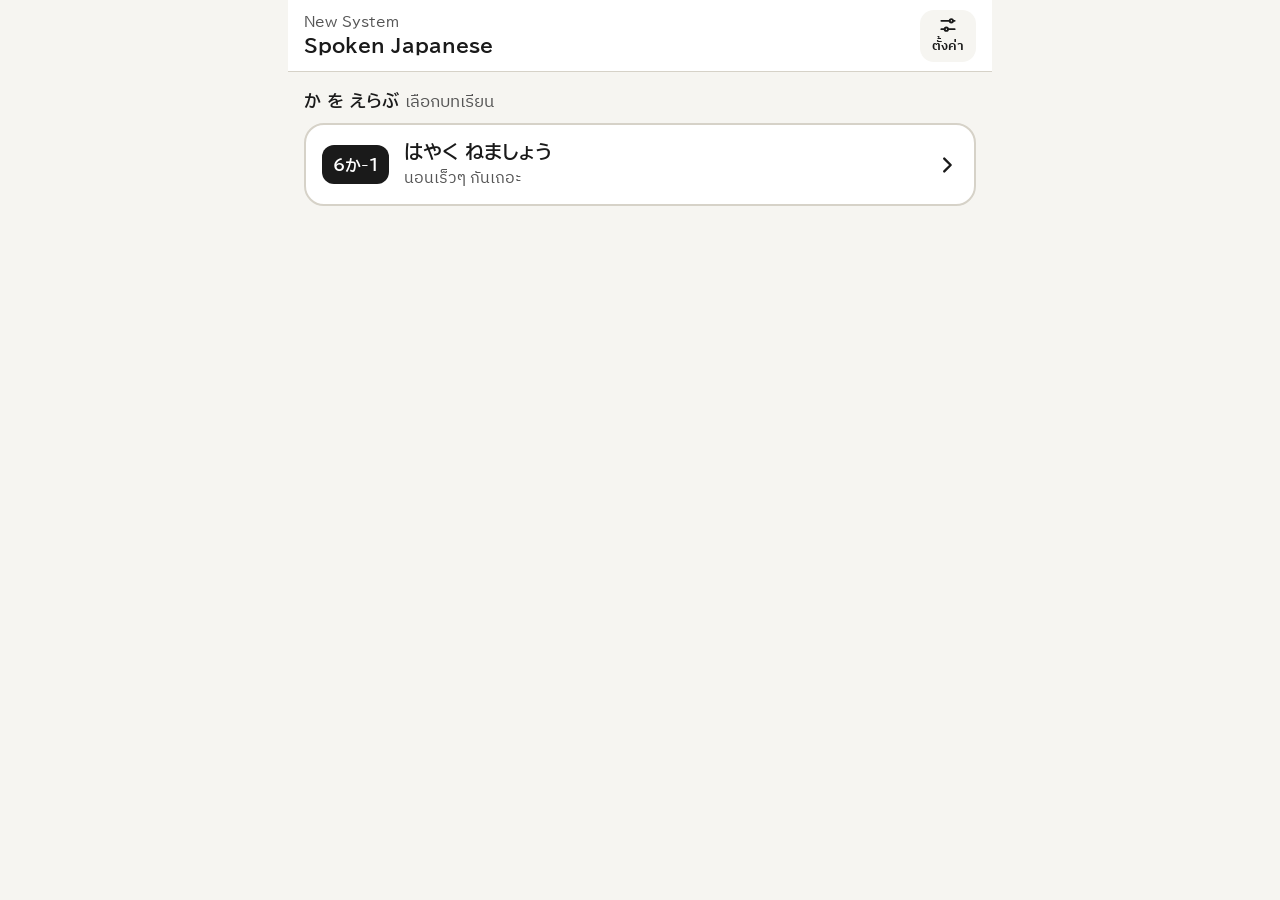
==== index.html @ 54a3b298 "6か-1 はやく ねましょう を追加（ページと音声） Co-Authored-By: Claude Opus 5.5 <noreply@anthropic.com> Claude-Session: h" ====
<!doctype html>
<html lang="ja">
<head>
<meta charset="utf-8">
<meta name="viewport" content="width=device-width, initial-scale=1, viewport-fit=cover">
<title>New System Spoken Japanese</title>
<link rel="preconnect" href="https://fonts.googleapis.com">
<link rel="preconnect" href="https://fonts.gstatic.com" crossorigin>
<link href="https://fonts.googleapis.com/css2?family=BIZ+UDPGothic:wght@400;700&family=IBM+Plex+Sans+Thai:wght@400;600&display=swap" rel="stylesheet">
<link rel="stylesheet" href="app.css">
</head>
<body data-page="index">
<div class="home">
  <header class="top">
    <div class="bar">
      <div class="ttl">
        <div class="no">New System</div>
        <h1>Spoken Japanese</h1>
      </div>
      <button id="openSet" class="setbtn" type="button"></button>
    </div>
  </header>
  <main>
    <h2 class="listhead">か を えらぶ <span lang="th">เลือกบทเรียน</span></h2>
    <div id="list" class="list"></div>
  </main>
</div>
<script src="lessons/index.js"></script>
<script src="app.js"></script>
</body>
</html>
---- app.css ----
/* New System Spoken Japanese — 画面のデザイン */
:root{
  --bg:#F6F5F1; --sf:#FFFFFF; --soft:#F6F5F1; --ink:#1A1A1A; --sub:#555555;
  --line:#D6D2C8; --track:#E6E3DC; --bd:#8A8577;
  --ac:#1F5FBF; --acink:#FFFFFF; --pt:#B54A00; --pton:#FFE08A;
  --selbg:#1A1A1A; --selink:#FFFFFF;
  --g:#0F6B4F; --gbg:#E4F3EC; --gink:#FFFFFF; --v:#5B3FA8; --vbg:#EEE9FA;
}
html[data-theme="white"]{ --bg:#FFFFFF; --soft:#F2F2F2; --track:#ECECEC; --line:#CFCFCF; }
html[data-theme="dark"]{
  --bg:#1E1E1E; --sf:#2B2B2B; --soft:#383838; --ink:#F0F0F0; --sub:#C8C8C8;
  --line:#4A4A4A; --track:#3A3A3A; --bd:#9A9A9A;
  --ac:#8DB8FF; --acink:#0E1E38; --pt:#FFB06B; --pton:#7A2E00;
  --selbg:#F0F0F0; --selink:#1A1A1A;
  --g:#7FD8B5; --gbg:#1D3A30; --gink:#0B2A20; --v:#C3B1F5; --vbg:#2E2748;
}
html[data-theme="contrast"]{
  --bg:#000000; --sf:#000000; --soft:#222222; --ink:#FFFFFF; --sub:#E6E6E6;
  --line:#8A8A8A; --track:#333333; --bd:#FFFFFF;
  --ac:#FFD24A; --acink:#000000; --pt:#FFD24A; --pton:#6A1F00;
  --selbg:#FFD24A; --selink:#000000;
  --g:#7FE0BC; --gbg:#000000; --gink:#000000; --v:#D2C4FF; --vbg:#000000;
}
html{ font-size:16px; -webkit-text-size-adjust:100%; }
html[data-size="0"]{ font-size:14px; }
html[data-size="2"]{ font-size:18px; }
html[data-size="3"]{ font-size:21px; }

*{ box-sizing:border-box; }
body{ margin:0; background:var(--bg); color:var(--ink); line-height:1.5;
  font-family:'BIZ UDPGothic','IBM Plex Sans Thai','Hiragino Sans','Noto Sans JP','Noto Sans Thai',system-ui,sans-serif; }
[lang="th"]{ font-family:'IBM Plex Sans Thai','Noto Sans Thai',system-ui,sans-serif; }
button{ font:inherit; color:inherit; cursor:pointer; -webkit-tap-highlight-color:transparent; }
a{ color:inherit; }
:focus-visible{ outline:3px solid var(--ac); outline-offset:2px; }
[hidden]{ display:none !important; }
svg{ display:block; }
h1,h2,h3,p{ margin:0; }

/* ---- 上のバー ---- */
.top{ background:var(--sf); border-bottom:1px solid var(--line); padding:.6rem 1rem; display:flex; flex-direction:column; gap:.5rem; }
.bar{ display:flex; align-items:center; gap:.6rem; }
.iconbtn{ width:48px; height:48px; flex:none; border-radius:14px; background:var(--soft); display:grid; place-items:center; border:0; text-decoration:none; }
.ttl{ flex:1; min-width:0; }
.no{ font-size:.875rem; color:var(--sub); }
.ttl h1{ font-size:1.2rem; line-height:1.4; }
.setbtn{ min-width:56px; min-height:52px; flex:none; border:0; border-radius:14px; background:var(--soft);
  display:flex; flex-direction:column; align-items:center; justify-content:center; gap:2px; font-size:.8rem; font-weight:600; }
.seg{ display:grid; gap:4px; background:var(--track); padding:4px; border-radius:14px; }
.seg2{ grid-template-columns:1fr 1fr; }
.seg3{ grid-template-columns:repeat(3,1fr); }
.seg button{ min-height:44px; border:0; border-radius:10px; background:transparent; font-size:.95rem;
  display:flex; align-items:center; justify-content:center; gap:.4rem; flex-wrap:wrap; padding:.2rem; }
.seg button[aria-pressed="true"]{ background:var(--selbg); color:var(--selink); font-weight:700; }
.seg small{ display:block; width:100%; font-size:.8rem; font-weight:400; text-align:center; }
.notice{ border:2px solid var(--bd); border-radius:12px; padding:.45rem .7rem; font-size:.95rem; background:var(--sf); }

/* ---- チャット ---- */
.app{ height:100vh; height:100dvh; display:flex; flex-direction:column; max-width:1366px; margin:0 auto; }
.chat{ flex:1; min-height:0; overflow-y:auto; padding:1rem; display:flex; flex-direction:column; gap:1rem; }
.scene{ text-align:center; font-size:.95rem; color:var(--sub); }
.gap{ border:0; border-top:2px dashed var(--line); margin:0; width:100%; }
.row{ display:flex; gap:.5rem; align-items:flex-start; }
.row.s0{ flex-direction:row-reverse; }
.av{ width:2.25rem; height:2.25rem; flex:none; border-radius:50%; display:grid; place-items:center;
  font-weight:700; background:var(--sf); color:var(--ink); border:2px solid var(--ink); }
.s0 .av, .av.s0{ background:var(--ac); color:var(--acink); border-color:var(--ac); }
.s2 .av, .av.s2{ background:var(--g); color:var(--gink); border-color:var(--g); border-radius:8px; }
.s3 .av, .av.s3{ background:var(--v); color:var(--sf); border-color:var(--v); border-radius:2px; }
.col{ display:flex; flex-direction:column; gap:.25rem; min-width:0; align-items:flex-start; max-width:min(80%,30rem); }
.s0 .col{ align-items:flex-end; }
.nm{ font-size:.875rem; font-weight:700; }
.s0 .nm{ color:var(--ac); } .s2 .nm{ color:var(--g); } .s3 .nm{ color:var(--v); }
.bub{ display:block; text-align:left; border:2px solid var(--bd); background:var(--sf); color:var(--ink);
  border-radius:4px 18px 18px 18px; padding:.7rem .85rem; }
.s0 .bub{ background:var(--ac); color:var(--acink); border-color:var(--ac); border-radius:18px 4px 18px 18px; }
.s2 .bub{ background:var(--gbg); border-color:var(--g); }
.s3 .bub{ background:var(--vbg); border-color:var(--v); }
.row.cur .bub{ outline:3px solid var(--ink); outline-offset:3px; }
.l1{ display:flex; gap:.6rem; align-items:flex-start; }
.ja{ flex:1; font-size:1.2rem; line-height:1.9; letter-spacing:.03em; }
.l1 svg{ flex:none; margin-top:.5rem; }
.bub .rd{ display:block; margin-top:.5rem; padding-top:.5rem; border-top:1px solid rgba(128,128,128,.55); font-size:1rem; line-height:1.7; }
.col > .th{ font-size:1rem; line-height:1.6; color:var(--sub); }
.s0 .col > .th{ text-align:right; }
.note{ font-size:.9rem; background:var(--track); border-radius:8px; padding:.15rem .55rem; align-self:flex-start; }
.app[data-rd="0"] .rd, .app[data-th="0"] .th{ display:none; }
.pt{ font-style:normal; font-weight:700; color:var(--pt); text-decoration:underline; text-decoration-thickness:3px; text-underline-offset:5px; }
.s0 .bub .pt{ color:var(--pton); }
html[data-em="0"] .pt{ font-weight:inherit; color:inherit; text-decoration:none; }
rt{ font-size:.5em; letter-spacing:0; }
html[data-ruby="0"] rt{ display:none; }

/* ---- 1文ずつ ---- */
.cardpane{ flex:1; min-height:0; display:flex; flex-direction:column; gap:.75rem; padding:.9rem 1rem; }
.prog{ display:flex; align-items:center; gap:.75rem; }
.who{ display:flex; align-items:center; gap:.5rem; font-weight:700; font-size:1.1rem; }
.barp{ flex:1; height:8px; background:var(--track); border-radius:4px; overflow:hidden; }
.barp i{ display:block; height:100%; width:0; background:var(--ac); border-radius:4px; }
.pos{ font-weight:700; min-width:3.5rem; text-align:right; }
.card{ flex:1; min-height:0; overflow-y:auto; background:var(--sf); border:2px solid var(--line); border-radius:24px;
  padding:1.25rem; display:flex; flex-direction:column; gap:.9rem; }
.card .ja{ flex:none; font-size:1.7rem; line-height:1.9; letter-spacing:.04em; }
.card .rd{ border-top:1px solid var(--line); padding-top:.75rem; font-size:1.125rem; line-height:1.7; color:var(--sub); }
.card .sp{ flex:1; }
.card .th{ background:var(--soft); border-radius:14px; padding:.75rem .9rem; font-size:1.125rem; line-height:1.6; }

/* ---- 下のボタン ---- */
.chips{ display:flex; gap:.5rem; flex-wrap:wrap; padding:.6rem 1rem 0; background:var(--sf); border-top:1px solid var(--line); }
.chip{ min-height:44px; padding:0 .75rem; border-radius:999px; border:2px solid var(--ink); background:var(--sf);
  display:flex; align-items:center; gap:.4rem; font-weight:600; font-size:1rem; }
.chip .lbl{ font-weight:400; font-size:.9rem; }
.chip[aria-pressed="true"]{ background:var(--selbg); color:var(--selink); border-color:var(--selbg); }
.chip[aria-pressed="true"] .off, .chip[aria-pressed="false"] .on{ display:none; }
.fall, .fnav{ background:var(--sf); padding:.6rem 1rem calc(.9rem + env(safe-area-inset-bottom)); display:flex; gap:.6rem; }
.big{ flex:1; min-height:60px; border:0; border-radius:20px; background:var(--ac); color:var(--acink);
  font-size:1.125rem; font-weight:700; display:flex; align-items:center; justify-content:center; gap:.6rem; }
.nav{ width:4.5rem; flex:none; min-height:60px; border-radius:20px; border:2px solid var(--ink); background:var(--sf);
  display:flex; flex-direction:column; align-items:center; justify-content:center; font-size:.8rem; font-weight:700; }
.nav:disabled{ opacity:.35; }

.app[data-view="chat"] .cardpane, .app[data-view="chat"] .fnav{ display:none; }
.app[data-view="card"] .chat, .app[data-view="card"] .fall{ display:none; }

/* ---- タブレット（よこ）：左にチャット、右に1文カード ---- */
@media (min-width:900px){
  .app{ display:grid; grid-template-columns:minmax(380px,44%) 1fr; grid-template-rows:auto minmax(0,1fr) auto auto;
    grid-template-areas:"top top" "chat card" "chat chips" "fall fnav"; }
  .top{ grid-area:top; flex-direction:row; flex-wrap:wrap; align-items:center; gap:1rem; }
  .bar{ flex:1; }
  #regs{ width:27rem; }
  #views{ display:none; }
  .notice{ flex-basis:100%; }
  .app[data-view] .chat{ grid-area:chat; display:flex; border-right:1px solid var(--line); }
  .app[data-view] .cardpane{ grid-area:card; display:flex; padding:1.25rem 1.75rem .75rem; }
  .chips{ grid-area:chips; border-top:0; background:transparent; padding:0 1.75rem .6rem; }
  .app[data-view] .fall{ grid-area:fall; display:flex; border-top:1px solid var(--line); border-right:1px solid var(--line); }
  .app[data-view] .fnav{ grid-area:fnav; display:flex; border-top:1px solid var(--line); padding-left:1.75rem; padding-right:1.75rem; }
  .card{ padding:1.75rem 2rem; }
  .card .ja{ font-size:2rem; }
  .card .rd, .card .th{ font-size:1.25rem; }
}

/* ---- みやすさ設定 ---- */
dialog.set{ border:0; padding:0; background:var(--bg); color:var(--ink); width:min(100vw,27rem); max-width:100vw;
  max-height:100vh; max-height:100dvh; border-radius:20px; }
dialog.set::backdrop{ background:rgba(0,0,0,.55); }
.sethead{ display:flex; align-items:center; gap:.6rem; padding:.9rem 1rem .6rem; }
.sethead h2{ flex:1; font-size:1.3rem; }
.sethead small{ display:block; font-size:.95rem; font-weight:400; color:var(--sub); }
.ok{ min-height:48px; padding:0 1.1rem; border:0; border-radius:14px; background:var(--selbg); color:var(--selink); font-weight:700; font-size:1rem; }
.setbody{ padding:0 1rem 1rem; display:flex; flex-direction:column; gap:.75rem; }
.box{ background:var(--sf); border-radius:20px; padding:.9rem 1rem; }
.box h3{ font-size:1rem; margin-bottom:.6rem; }
.box h3 span{ font-weight:400; color:var(--sub); }
.sample{ border:2px solid var(--ink); }
.sample .ja{ font-size:1.35rem; }
.sample .th{ color:var(--sub); }
.sizes{ display:grid; grid-template-columns:repeat(4,1fr); gap:6px; }
.sizes button{ height:52px; border-radius:12px; border:2px solid var(--bd); background:var(--sf); }
.sizes button[aria-pressed="true"]{ background:var(--selbg); color:var(--selink); border-color:var(--selbg); font-weight:700; }
.themes{ display:grid; grid-template-columns:repeat(4,1fr); gap:8px; }
.themes button{ height:76px; border-radius:14px; border:2px solid #8A8577; display:flex; flex-direction:column; align-items:center; justify-content:center; gap:2px; font-size:13px; white-space:nowrap; padding:0; }
.themes button b{ font-size:1.1rem; }
.themes button[aria-pressed="true"]{ outline:3px solid var(--ink); outline-offset:2px; }
.sw{ display:flex; align-items:center; gap:.75rem; min-height:60px; border-bottom:1px solid var(--line); }
.sw:last-child{ border-bottom:0; }
.sw div{ flex:1; }
.sw small{ display:block; font-size:.95rem; color:var(--sub); }
.switch{ width:64px; height:40px; flex:none; border-radius:20px; border:2px solid var(--bd); background:var(--track); padding:0 3px; display:flex; align-items:center; }
.switch i{ width:30px; height:30px; border-radius:50%; background:#FFFFFF; border:2px solid var(--bd); display:grid; place-items:center; font-style:normal; font-weight:700; font-size:1rem; color:transparent; }
.switch[aria-checked="true"]{ background:var(--ac); border-color:var(--ac); justify-content:flex-end; }
.switch[aria-checked="true"] i{ border-color:#FFFFFF; color:#1A1A1A; }
.reset{ min-height:52px; border-radius:16px; border:2px solid var(--ink); background:var(--sf); font-weight:700; font-size:1rem; }

/* ---- かの いちらん ---- */
.home{ max-width:44rem; margin:0 auto; min-height:100vh; }
.listhead{ font-size:1.05rem; padding:1rem 1rem .5rem; }
.listhead span{ font-weight:400; color:var(--sub); }
.list{ display:flex; flex-direction:column; gap:.75rem; padding:0 1rem 2rem; }
.lesson{ display:flex; align-items:center; gap:.9rem; min-height:76px; padding:.8rem 1rem; background:var(--sf);
  border:2px solid var(--line); border-radius:20px; text-decoration:none; }
.lesson .n{ flex:none; min-width:4.2rem; text-align:center; font-weight:700; background:var(--selbg); color:var(--selink); border-radius:12px; padding:.45rem .5rem; }
.lesson .t{ flex:1; min-width:0; font-size:1.2rem; font-weight:700; }
.lesson .t small{ display:block; font-size:1rem; font-weight:400; color:var(--sub); }

@media (prefers-reduced-motion:no-preference){
  html[data-calm="0"] .chat{ scroll-behavior:smooth; }
}
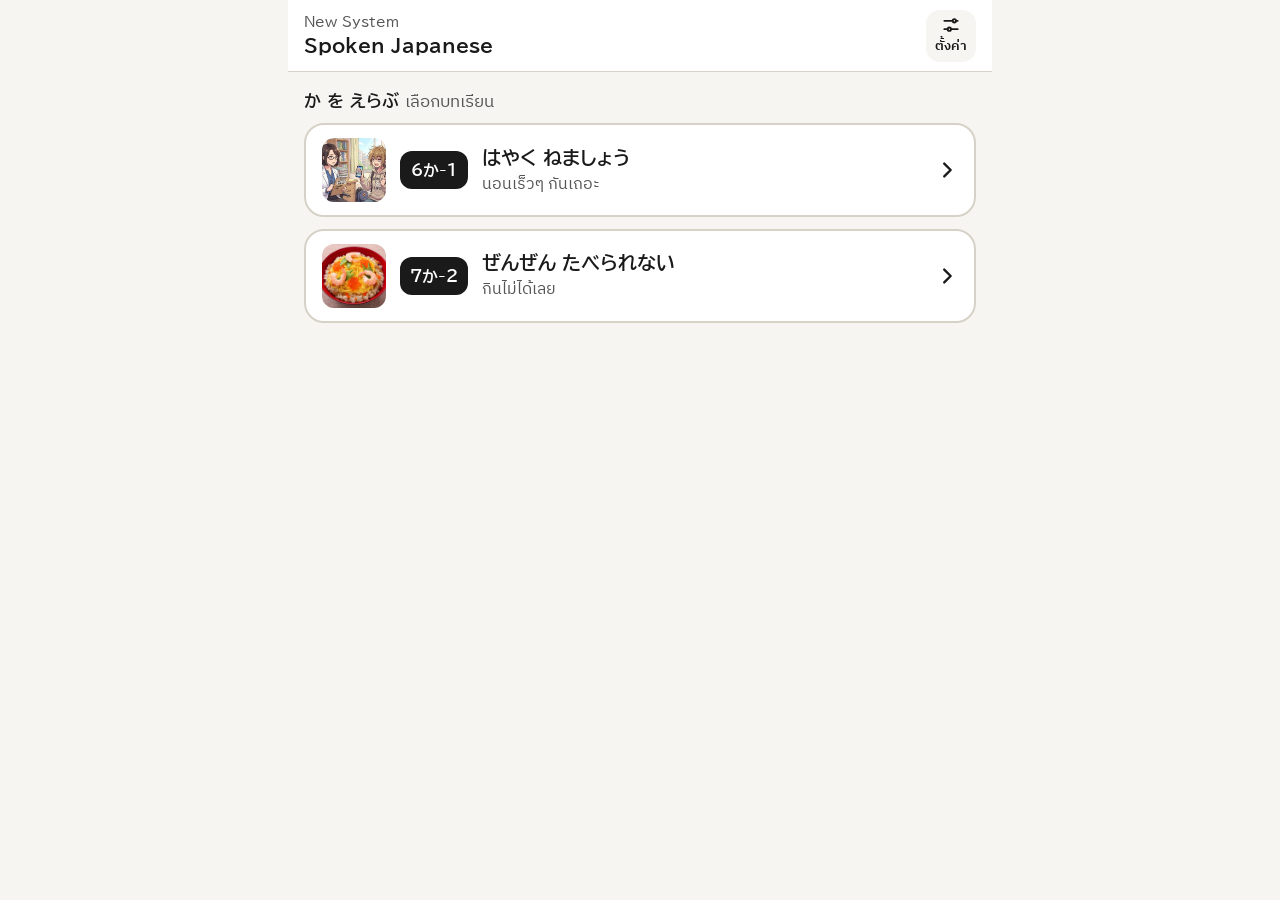
==== commit 4a1aeb18: "古いファイルがスマホに残らないようにした（1時間ごとに読みこみ直す） Co-Authored-By: Claude Fable 5.2 <noreply@anthropic.com> Claude-S" ====
--- a/index.html
+++ b/index.html
@@ -7,7 +7,8 @@
 <link rel="preconnect" href="https://fonts.googleapis.com">
 <link rel="preconnect" href="https://fonts.gstatic.com" crossorigin>
 <link href="https://fonts.googleapis.com/css2?family=BIZ+UDPGothic:wght@400;700&family=IBM+Plex+Sans+Thai:wght@400;600&display=swap" rel="stylesheet">
-<link rel="stylesheet" href="app.css">
+<script>window.SJ_V=Math.floor(Date.now()/36e5);document.write('<link rel="stylesheet" href="app.css?v='+SJ_V+'">');</script>
+<noscript><link rel="stylesheet" href="app.css"></noscript>
 </head>
 <body data-page="index">
 <div class="home">
@@ -25,7 +26,6 @@
     <div id="list" class="list"></div>
   </main>
 </div>
-<script src="lessons/index.js"></script>
-<script src="app.js"></script>
+<script>document.write('<script src="lessons/index.js?v='+SJ_V+'"><\/script><script src="app.js?v='+SJ_V+'"><\/script>');</script>
 </body>
 </html>
--- a/app.css
+++ b/app.css
@@ -22,9 +22,11 @@
   --g:#7FE0BC; --gbg:#000000; --gink:#000000; --v:#D2C4FF; --vbg:#000000;
 }
 html{ font-size:16px; -webkit-text-size-adjust:100%; }
-html[data-size="0"]{ font-size:14px; }
-html[data-size="2"]{ font-size:18px; }
-html[data-size="3"]{ font-size:21px; }
+/* 文字の大きさの設定は、会話の本文だけに効く（ボタンや見出しは変わらない） */
+:root{ --k:1; }
+html[data-size="0"]{ --k:.85; }
+html[data-size="2"]{ --k:1.2; }
+html[data-size="3"]{ --k:1.45; }
 
 *{ box-sizing:border-box; }
 body{ margin:0; background:var(--bg); color:var(--ink); line-height:1.5;
@@ -38,21 +40,22 @@
 h1,h2,h3,p{ margin:0; }
 
 /* ---- 上のバー ---- */
-.top{ background:var(--sf); border-bottom:1px solid var(--line); padding:.6rem 1rem; display:flex; flex-direction:column; gap:.5rem; }
-.bar{ display:flex; align-items:center; gap:.6rem; }
+.top{ background:var(--sf); border-bottom:1px solid var(--line); padding:.6rem 1rem; display:flex; flex-direction:column; gap:.4rem; }
+.bar{ display:flex; align-items:center; gap:.45rem; }
 .iconbtn{ width:48px; height:48px; flex:none; border-radius:14px; background:var(--soft); display:grid; place-items:center; border:0; text-decoration:none; }
 .ttl{ flex:1; min-width:0; }
 .no{ font-size:.875rem; color:var(--sub); }
-.ttl h1{ font-size:1.2rem; line-height:1.4; }
-.setbtn{ min-width:56px; min-height:52px; flex:none; border:0; border-radius:14px; background:var(--soft);
+.ttl h1{ font-size:1.05rem; line-height:1.4; }
+.setbtn{ min-width:50px; min-height:52px; flex:none; border:0; border-radius:14px; background:var(--soft);
   display:flex; flex-direction:column; align-items:center; justify-content:center; gap:2px; font-size:.8rem; font-weight:600; }
-.seg{ display:grid; gap:4px; background:var(--track); padding:4px; border-radius:14px; }
+.seg{ display:grid; gap:3px; background:var(--track); padding:3px; border-radius:12px; }
 .seg2{ grid-template-columns:1fr 1fr; }
 .seg3{ grid-template-columns:repeat(3,1fr); }
-.seg button{ min-height:44px; border:0; border-radius:10px; background:transparent; font-size:.95rem;
-  display:flex; align-items:center; justify-content:center; gap:.4rem; flex-wrap:wrap; padding:.2rem; }
+.seg button{ min-height:40px; border:0; border-radius:9px; background:transparent; font-size:14px;
+  display:flex; align-items:center; justify-content:center; gap:5px; flex-wrap:wrap; padding:2px 4px; line-height:1.2; }
+.seg button svg{ width:16px; height:16px; }
 .seg button[aria-pressed="true"]{ background:var(--selbg); color:var(--selink); font-weight:700; }
-.seg small{ display:block; width:100%; font-size:.8rem; font-weight:400; text-align:center; }
+.seg small{ display:inline; font-size:12px; font-weight:400; }
 .notice{ border:2px solid var(--bd); border-radius:12px; padding:.45rem .7rem; font-size:.95rem; background:var(--sf); }
 
 /* ---- チャット ---- */
@@ -78,12 +81,12 @@
 .s3 .bub{ background:var(--vbg); border-color:var(--v); }
 .row.cur .bub{ outline:3px solid var(--ink); outline-offset:3px; }
 .l1{ display:flex; gap:.6rem; align-items:flex-start; }
-.ja{ flex:1; font-size:1.2rem; line-height:1.9; letter-spacing:.03em; }
+.ja{ flex:1; font-size:calc(1.2rem * var(--k)); line-height:1.9; letter-spacing:.03em; }
 .l1 svg{ flex:none; margin-top:.5rem; }
-.bub .rd{ display:block; margin-top:.5rem; padding-top:.5rem; border-top:1px solid rgba(128,128,128,.55); font-size:1rem; line-height:1.7; }
-.col > .th{ font-size:1rem; line-height:1.6; color:var(--sub); }
+.bub .rd{ display:block; margin-top:.5rem; padding-top:.5rem; border-top:1px solid rgba(128,128,128,.55); font-size:calc(1rem * var(--k)); line-height:1.7; }
+.col > .th{ font-size:calc(1rem * var(--k)); line-height:1.6; color:var(--sub); }
 .s0 .col > .th{ text-align:right; }
-.note{ font-size:.9rem; background:var(--track); border-radius:8px; padding:.15rem .55rem; align-self:flex-start; }
+.note{ font-size:calc(.9rem * var(--k)); background:var(--track); border-radius:8px; padding:.15rem .55rem; align-self:flex-start; }
 .app[data-rd="0"] .rd, .app[data-th="0"] .th{ display:none; }
 .pt{ font-style:normal; font-weight:700; color:var(--pt); text-decoration:underline; text-decoration-thickness:3px; text-underline-offset:5px; }
 .s0 .bub .pt{ color:var(--pton); }
@@ -100,10 +103,10 @@
 .pos{ font-weight:700; min-width:3.5rem; text-align:right; }
 .card{ flex:1; min-height:0; overflow-y:auto; background:var(--sf); border:2px solid var(--line); border-radius:24px;
   padding:1.25rem; display:flex; flex-direction:column; gap:.9rem; }
-.card .ja{ flex:none; font-size:1.7rem; line-height:1.9; letter-spacing:.04em; }
-.card .rd{ border-top:1px solid var(--line); padding-top:.75rem; font-size:1.125rem; line-height:1.7; color:var(--sub); }
+.card .ja{ flex:none; font-size:calc(1.7rem * var(--k)); line-height:1.9; letter-spacing:.04em; }
+.card .rd{ border-top:1px solid var(--line); padding-top:.75rem; font-size:calc(1.125rem * var(--k)); line-height:1.7; color:var(--sub); }
 .card .sp{ flex:1; }
-.card .th{ background:var(--soft); border-radius:14px; padding:.75rem .9rem; font-size:1.125rem; line-height:1.6; }
+.card .th{ background:var(--soft); border-radius:14px; padding:.75rem .9rem; font-size:calc(1.125rem * var(--k)); line-height:1.6; }
 
 /* ---- 下のボタン ---- */
 .chips{ display:flex; gap:.5rem; flex-wrap:wrap; padding:.6rem 1rem 0; background:var(--sf); border-top:1px solid var(--line); }
@@ -128,7 +131,7 @@
     grid-template-areas:"top top" "chat card" "chat chips" "fall fnav"; }
   .top{ grid-area:top; flex-direction:row; flex-wrap:wrap; align-items:center; gap:1rem; }
   .bar{ flex:1; }
-  #regs{ width:27rem; }
+  #regs{ width:20rem; }
   #views{ display:none; }
   .notice{ flex-basis:100%; }
   .app[data-view] .chat{ grid-area:chat; display:flex; border-right:1px solid var(--line); }
@@ -137,8 +140,8 @@
   .app[data-view] .fall{ grid-area:fall; display:flex; border-top:1px solid var(--line); border-right:1px solid var(--line); }
   .app[data-view] .fnav{ grid-area:fnav; display:flex; border-top:1px solid var(--line); padding-left:1.75rem; padding-right:1.75rem; }
   .card{ padding:1.75rem 2rem; }
-  .card .ja{ font-size:2rem; }
-  .card .rd, .card .th{ font-size:1.25rem; }
+  .card .ja{ font-size:calc(2rem * var(--k)); }
+  .card .rd, .card .th{ font-size:calc(1.25rem * var(--k)); }
 }
 
 /* ---- みやすさ設定 ---- */
@@ -154,8 +157,8 @@
 .box h3{ font-size:1rem; margin-bottom:.6rem; }
 .box h3 span{ font-weight:400; color:var(--sub); }
 .sample{ border:2px solid var(--ink); }
-.sample .ja{ font-size:1.35rem; }
-.sample .th{ color:var(--sub); }
+.sample .ja{ font-size:calc(1.35rem * var(--k)); }
+.sample .th{ color:var(--sub); font-size:calc(1rem * var(--k)); }
 .sizes{ display:grid; grid-template-columns:repeat(4,1fr); gap:6px; }
 .sizes button{ height:52px; border-radius:12px; border:2px solid var(--bd); background:var(--sf); }
 .sizes button[aria-pressed="true"]{ background:var(--selbg); color:var(--selink); border-color:var(--selbg); font-weight:700; }
@@ -187,3 +190,22 @@
 @media (prefers-reduced-motion:no-preference){
   html[data-calm="0"] .chat{ scroll-behavior:smooth; }
 }
+
+/* ---- 表紙の画像 ---- */
+.cover{ display:block; max-width:100%; max-height:200px; width:auto; height:auto; align-self:center; object-fit:contain; border-radius:16px; }
+.thumb{ flex:none; width:64px; height:64px; border-radius:12px; object-fit:cover; background:var(--track); }
+.thumb.ico{ display:grid; place-items:center; font-size:34px; line-height:1; }
+html[data-calm="1"] .cover{ display:none; }
+
+/* ---- 全画面（集中モード） ---- */
+.app{ position:relative; }
+.focusexit{ position:fixed; top:.6rem; right:1rem; z-index:5; border:2px solid var(--ink); background:var(--sf); }
+.app[data-focus="1"] .top{ display:none; }
+.app[data-focus="1"] .chat{ padding-top:4.5rem; }
+.app[data-focus="1"] .cardpane{ padding-top:4.5rem; }
+@media (min-width:900px){
+  .app[data-focus="1"] .chat{ padding-top:1rem; }
+  .app[data-focus="1"] .cardpane{ padding-top:1.25rem; }
+  .app[data-focus="1"] .prog{ padding-right:4.5rem; }
+}
+@media (min-width:900px){ .ttl h1{ font-size:1.2rem; } }
--- a/app.css
+++ b/app.css
@@ -22,9 +22,11 @@
   --g:#7FE0BC; --gbg:#000000; --gink:#000000; --v:#D2C4FF; --vbg:#000000;
 }
 html{ font-size:16px; -webkit-text-size-adjust:100%; }
-html[data-size="0"]{ font-size:14px; }
-html[data-size="2"]{ font-size:18px; }
-html[data-size="3"]{ font-size:21px; }
+/* 文字の大きさの設定は、会話の本文だけに効く（ボタンや見出しは変わらない） */
+:root{ --k:1; }
+html[data-size="0"]{ --k:.85; }
+html[data-size="2"]{ --k:1.2; }
+html[data-size="3"]{ --k:1.45; }
 
 *{ box-sizing:border-box; }
 body{ margin:0; background:var(--bg); color:var(--ink); line-height:1.5;
@@ -38,21 +40,22 @@
 h1,h2,h3,p{ margin:0; }
 
 /* ---- 上のバー ---- */
-.top{ background:var(--sf); border-bottom:1px solid var(--line); padding:.6rem 1rem; display:flex; flex-direction:column; gap:.5rem; }
-.bar{ display:flex; align-items:center; gap:.6rem; }
+.top{ background:var(--sf); border-bottom:1px solid var(--line); padding:.6rem 1rem; display:flex; flex-direction:column; gap:.4rem; }
+.bar{ display:flex; align-items:center; gap:.45rem; }
 .iconbtn{ width:48px; height:48px; flex:none; border-radius:14px; background:var(--soft); display:grid; place-items:center; border:0; text-decoration:none; }
 .ttl{ flex:1; min-width:0; }
 .no{ font-size:.875rem; color:var(--sub); }
-.ttl h1{ font-size:1.2rem; line-height:1.4; }
-.setbtn{ min-width:56px; min-height:52px; flex:none; border:0; border-radius:14px; background:var(--soft);
+.ttl h1{ font-size:1.05rem; line-height:1.4; }
+.setbtn{ min-width:50px; min-height:52px; flex:none; border:0; border-radius:14px; background:var(--soft);
   display:flex; flex-direction:column; align-items:center; justify-content:center; gap:2px; font-size:.8rem; font-weight:600; }
-.seg{ display:grid; gap:4px; background:var(--track); padding:4px; border-radius:14px; }
+.seg{ display:grid; gap:3px; background:var(--track); padding:3px; border-radius:12px; }
 .seg2{ grid-template-columns:1fr 1fr; }
 .seg3{ grid-template-columns:repeat(3,1fr); }
-.seg button{ min-height:44px; border:0; border-radius:10px; background:transparent; font-size:.95rem;
-  display:flex; align-items:center; justify-content:center; gap:.4rem; flex-wrap:wrap; padding:.2rem; }
+.seg button{ min-height:40px; border:0; border-radius:9px; background:transparent; font-size:14px;
+  display:flex; align-items:center; justify-content:center; gap:5px; flex-wrap:wrap; padding:2px 4px; line-height:1.2; }
+.seg button svg{ width:16px; height:16px; }
 .seg button[aria-pressed="true"]{ background:var(--selbg); color:var(--selink); font-weight:700; }
-.seg small{ display:block; width:100%; font-size:.8rem; font-weight:400; text-align:center; }
+.seg small{ display:inline; font-size:12px; font-weight:400; }
 .notice{ border:2px solid var(--bd); border-radius:12px; padding:.45rem .7rem; font-size:.95rem; background:var(--sf); }
 
 /* ---- チャット ---- */
@@ -78,12 +81,12 @@
 .s3 .bub{ background:var(--vbg); border-color:var(--v); }
 .row.cur .bub{ outline:3px solid var(--ink); outline-offset:3px; }
 .l1{ display:flex; gap:.6rem; align-items:flex-start; }
-.ja{ flex:1; font-size:1.2rem; line-height:1.9; letter-spacing:.03em; }
+.ja{ flex:1; font-size:calc(1.2rem * var(--k)); line-height:1.9; letter-spacing:.03em; }
 .l1 svg{ flex:none; margin-top:.5rem; }
-.bub .rd{ display:block; margin-top:.5rem; padding-top:.5rem; border-top:1px solid rgba(128,128,128,.55); font-size:1rem; line-height:1.7; }
-.col > .th{ font-size:1rem; line-height:1.6; color:var(--sub); }
+.bub .rd{ display:block; margin-top:.5rem; padding-top:.5rem; border-top:1px solid rgba(128,128,128,.55); font-size:calc(1rem * var(--k)); line-height:1.7; }
+.col > .th{ font-size:calc(1rem * var(--k)); line-height:1.6; color:var(--sub); }
 .s0 .col > .th{ text-align:right; }
-.note{ font-size:.9rem; background:var(--track); border-radius:8px; padding:.15rem .55rem; align-self:flex-start; }
+.note{ font-size:calc(.9rem * var(--k)); background:var(--track); border-radius:8px; padding:.15rem .55rem; align-self:flex-start; }
 .app[data-rd="0"] .rd, .app[data-th="0"] .th{ display:none; }
 .pt{ font-style:normal; font-weight:700; color:var(--pt); text-decoration:underline; text-decoration-thickness:3px; text-underline-offset:5px; }
 .s0 .bub .pt{ color:var(--pton); }
@@ -100,10 +103,10 @@
 .pos{ font-weight:700; min-width:3.5rem; text-align:right; }
 .card{ flex:1; min-height:0; overflow-y:auto; background:var(--sf); border:2px solid var(--line); border-radius:24px;
   padding:1.25rem; display:flex; flex-direction:column; gap:.9rem; }
-.card .ja{ flex:none; font-size:1.7rem; line-height:1.9; letter-spacing:.04em; }
-.card .rd{ border-top:1px solid var(--line); padding-top:.75rem; font-size:1.125rem; line-height:1.7; color:var(--sub); }
+.card .ja{ flex:none; font-size:calc(1.7rem * var(--k)); line-height:1.9; letter-spacing:.04em; }
+.card .rd{ border-top:1px solid var(--line); padding-top:.75rem; font-size:calc(1.125rem * var(--k)); line-height:1.7; color:var(--sub); }
 .card .sp{ flex:1; }
-.card .th{ background:var(--soft); border-radius:14px; padding:.75rem .9rem; font-size:1.125rem; line-height:1.6; }
+.card .th{ background:var(--soft); border-radius:14px; padding:.75rem .9rem; font-size:calc(1.125rem * var(--k)); line-height:1.6; }
 
 /* ---- 下のボタン ---- */
 .chips{ display:flex; gap:.5rem; flex-wrap:wrap; padding:.6rem 1rem 0; background:var(--sf); border-top:1px solid var(--line); }
@@ -128,7 +131,7 @@
     grid-template-areas:"top top" "chat card" "chat chips" "fall fnav"; }
   .top{ grid-area:top; flex-direction:row; flex-wrap:wrap; align-items:center; gap:1rem; }
   .bar{ flex:1; }
-  #regs{ width:27rem; }
+  #regs{ width:20rem; }
   #views{ display:none; }
   .notice{ flex-basis:100%; }
   .app[data-view] .chat{ grid-area:chat; display:flex; border-right:1px solid var(--line); }
@@ -137,8 +140,8 @@
   .app[data-view] .fall{ grid-area:fall; display:flex; border-top:1px solid var(--line); border-right:1px solid var(--line); }
   .app[data-view] .fnav{ grid-area:fnav; display:flex; border-top:1px solid var(--line); padding-left:1.75rem; padding-right:1.75rem; }
   .card{ padding:1.75rem 2rem; }
-  .card .ja{ font-size:2rem; }
-  .card .rd, .card .th{ font-size:1.25rem; }
+  .card .ja{ font-size:calc(2rem * var(--k)); }
+  .card .rd, .card .th{ font-size:calc(1.25rem * var(--k)); }
 }
 
 /* ---- みやすさ設定 ---- */
@@ -154,8 +157,8 @@
 .box h3{ font-size:1rem; margin-bottom:.6rem; }
 .box h3 span{ font-weight:400; color:var(--sub); }
 .sample{ border:2px solid var(--ink); }
-.sample .ja{ font-size:1.35rem; }
-.sample .th{ color:var(--sub); }
+.sample .ja{ font-size:calc(1.35rem * var(--k)); }
+.sample .th{ color:var(--sub); font-size:calc(1rem * var(--k)); }
 .sizes{ display:grid; grid-template-columns:repeat(4,1fr); gap:6px; }
 .sizes button{ height:52px; border-radius:12px; border:2px solid var(--bd); background:var(--sf); }
 .sizes button[aria-pressed="true"]{ background:var(--selbg); color:var(--selink); border-color:var(--selbg); font-weight:700; }
@@ -187,3 +190,22 @@
 @media (prefers-reduced-motion:no-preference){
   html[data-calm="0"] .chat{ scroll-behavior:smooth; }
 }
+
+/* ---- 表紙の画像 ---- */
+.cover{ display:block; max-width:100%; max-height:200px; width:auto; height:auto; align-self:center; object-fit:contain; border-radius:16px; }
+.thumb{ flex:none; width:64px; height:64px; border-radius:12px; object-fit:cover; background:var(--track); }
+.thumb.ico{ display:grid; place-items:center; font-size:34px; line-height:1; }
+html[data-calm="1"] .cover{ display:none; }
+
+/* ---- 全画面（集中モード） ---- */
+.app{ position:relative; }
+.focusexit{ position:fixed; top:.6rem; right:1rem; z-index:5; border:2px solid var(--ink); background:var(--sf); }
+.app[data-focus="1"] .top{ display:none; }
+.app[data-focus="1"] .chat{ padding-top:4.5rem; }
+.app[data-focus="1"] .cardpane{ padding-top:4.5rem; }
+@media (min-width:900px){
+  .app[data-focus="1"] .chat{ padding-top:1rem; }
+  .app[data-focus="1"] .cardpane{ padding-top:1.25rem; }
+  .app[data-focus="1"] .prog{ padding-right:4.5rem; }
+}
+@media (min-width:900px){ .ttl h1{ font-size:1.2rem; } }
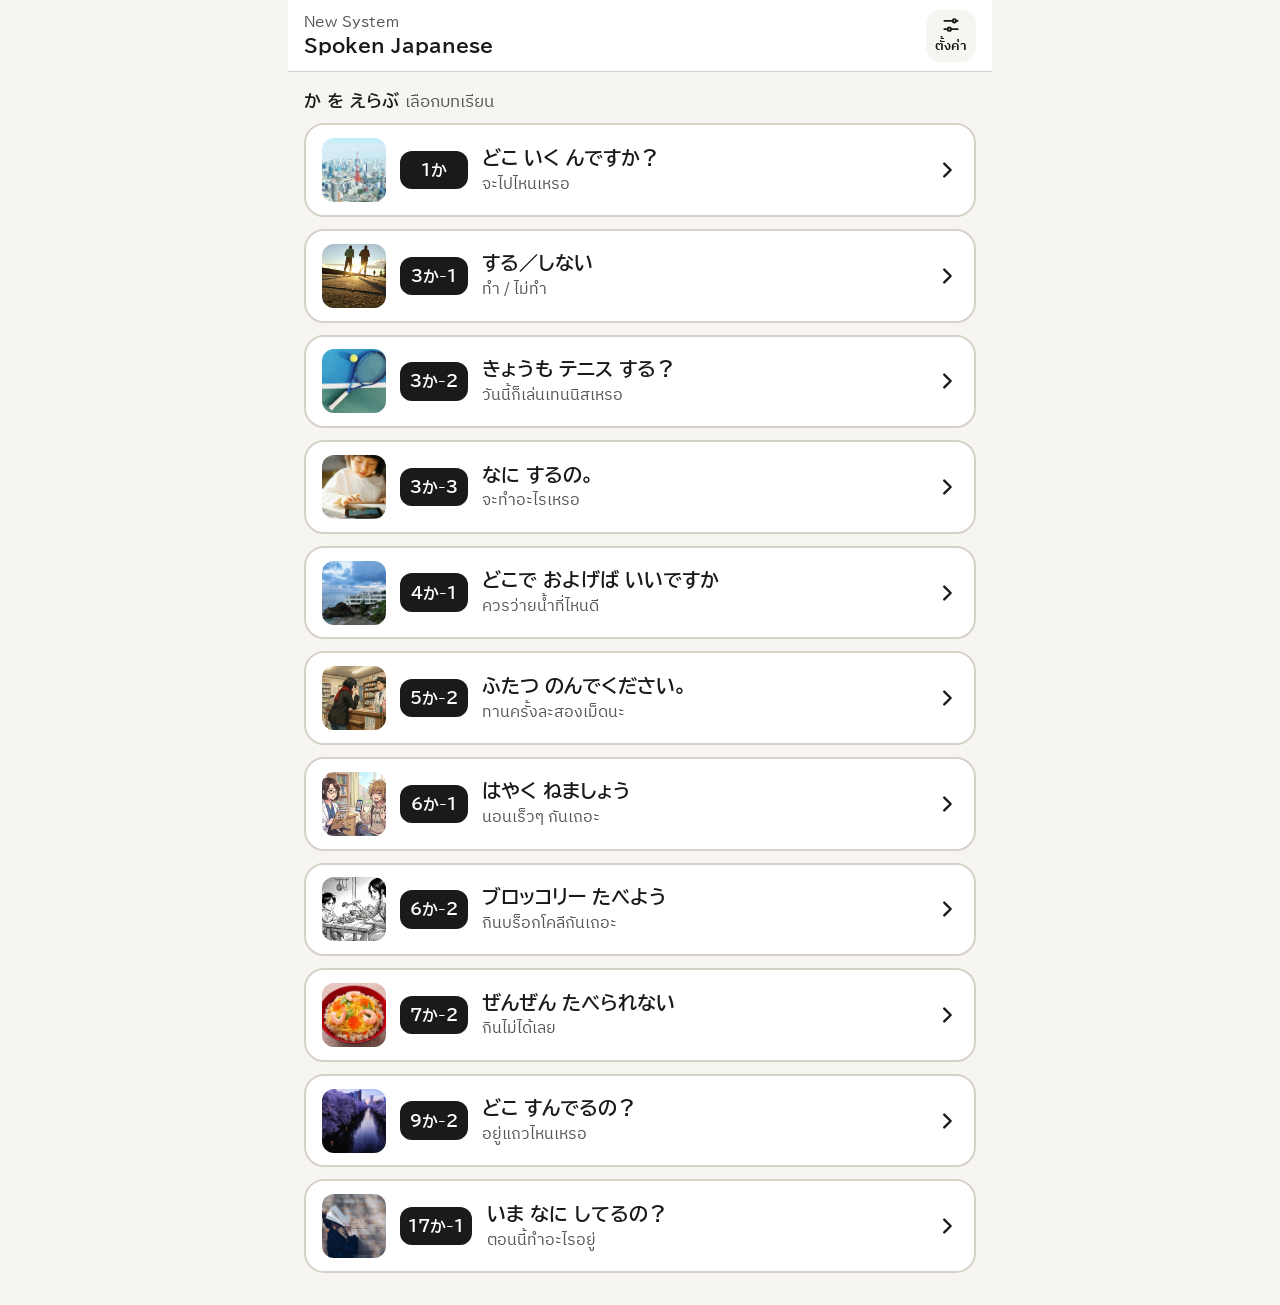
==== commit c827035c: "更新のたびに版の番号を変えて、古いファイルが残らないようにした Co-Authored-By: Claude Opus 5.5 <noreply@anthropic.com> Claude-Sessi" ====
--- a/index.html
+++ b/index.html
@@ -7,7 +7,7 @@
 <link rel="preconnect" href="https://fonts.googleapis.com">
 <link rel="preconnect" href="https://fonts.gstatic.com" crossorigin>
 <link href="https://fonts.googleapis.com/css2?family=BIZ+UDPGothic:wght@400;700&family=IBM+Plex+Sans+Thai:wght@400;600&display=swap" rel="stylesheet">
-<script>window.SJ_V=Math.floor(Date.now()/36e5);document.write('<link rel="stylesheet" href="app.css?v='+SJ_V+'">');</script>
+<script>window.SJ_V='202611180444';document.write('<link rel="stylesheet" href="app.css?v='+SJ_V+'">');</script>
 <noscript><link rel="stylesheet" href="app.css"></noscript>
 </head>
 <body data-page="index">
--- a/app.css
+++ b/app.css
@@ -209,3 +209,13 @@
   .app[data-focus="1"] .prog{ padding-right:4.5rem; }
 }
 @media (min-width:900px){ .ttl h1{ font-size:1.2rem; } }
+
+/* ---- 1文ずつに分かれたセリフ（同じ人のつづき） ---- */
+.row.cont{ margin-top:-.6rem; }
+.row.cont .av{ visibility:hidden; height:0; }
+.row.cont .nm{ display:none; }
+.sub{ font-size:.75rem; color:var(--sub); font-weight:700; }
+.row.s0.more .bub{ border-bottom-right-radius:6px; }
+.row.s0.cont .bub{ border-top-right-radius:6px; }
+.row:not(.s0).more .bub{ border-bottom-left-radius:6px; }
+.row:not(.s0).cont .bub{ border-top-left-radius:4px; }
--- a/app.css
+++ b/app.css
@@ -209,3 +209,13 @@
   .app[data-focus="1"] .prog{ padding-right:4.5rem; }
 }
 @media (min-width:900px){ .ttl h1{ font-size:1.2rem; } }
+
+/* ---- 1文ずつに分かれたセリフ（同じ人のつづき） ---- */
+.row.cont{ margin-top:-.6rem; }
+.row.cont .av{ visibility:hidden; height:0; }
+.row.cont .nm{ display:none; }
+.sub{ font-size:.75rem; color:var(--sub); font-weight:700; }
+.row.s0.more .bub{ border-bottom-right-radius:6px; }
+.row.s0.cont .bub{ border-top-right-radius:6px; }
+.row:not(.s0).more .bub{ border-bottom-left-radius:6px; }
+.row:not(.s0).cont .bub{ border-top-left-radius:4px; }
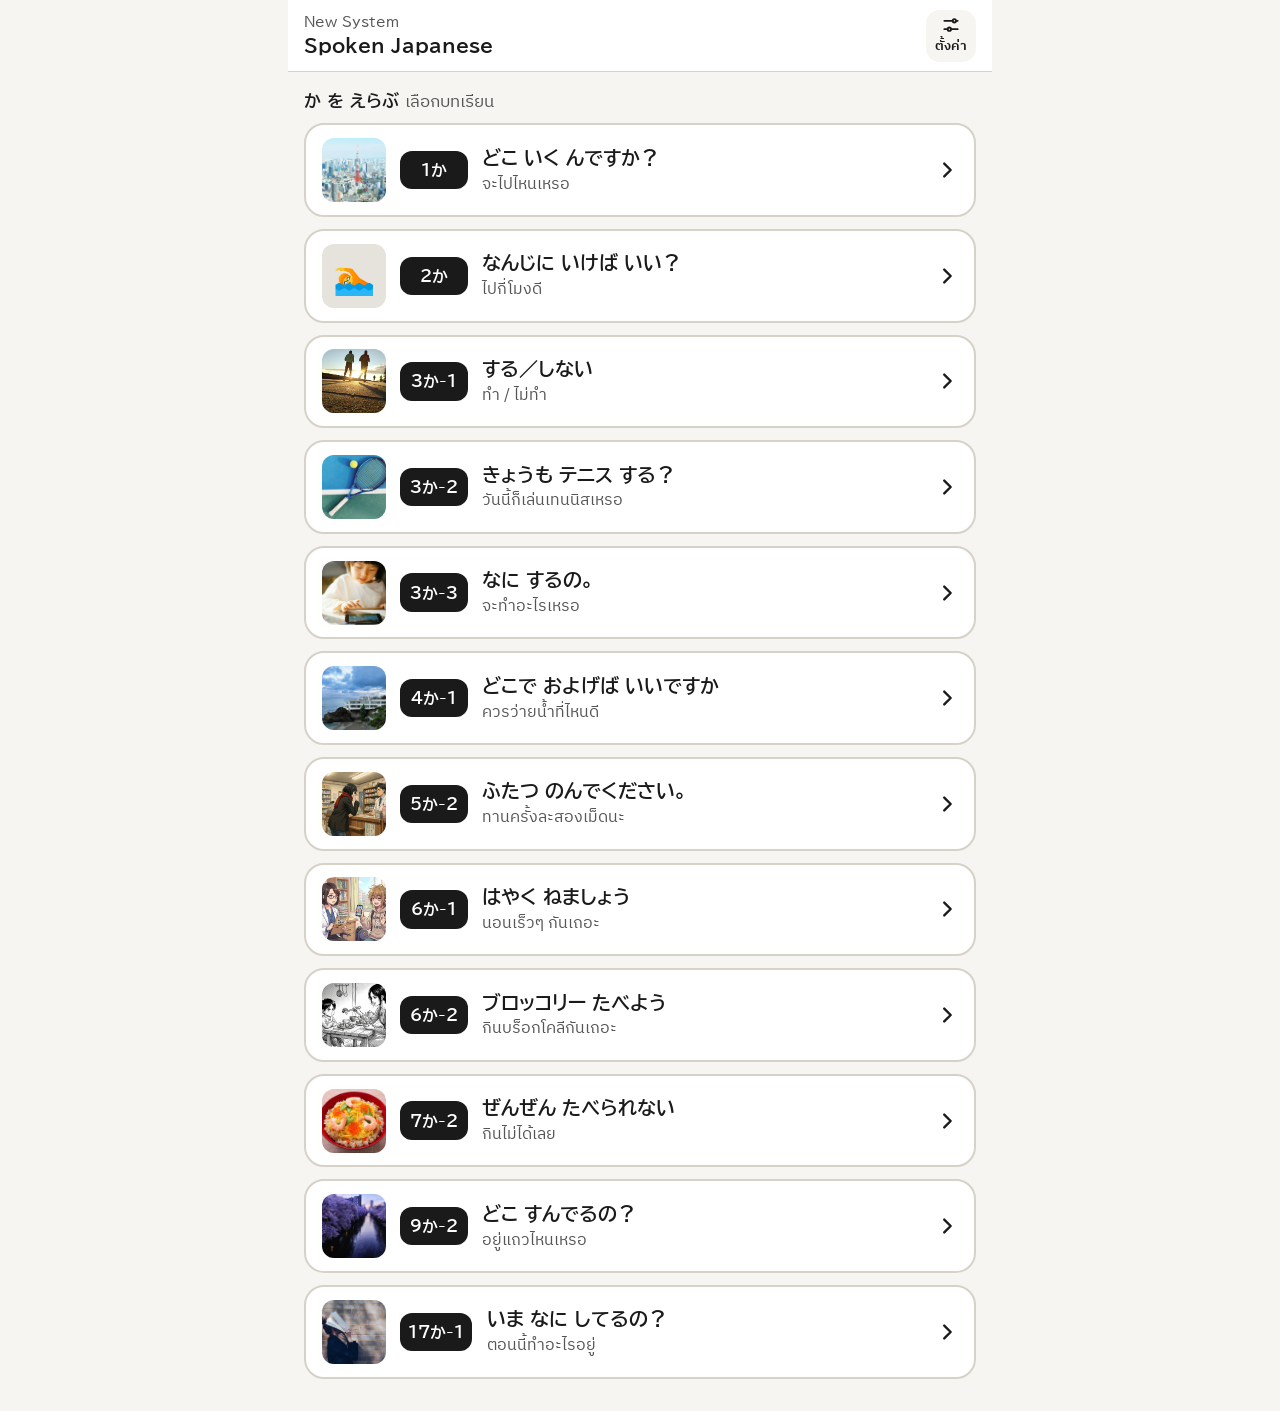
==== commit 21bfaf19: "Add lesson 2 (2か なんじに いけば いい？) polite and casual, one sentence per line Co-Authored-By: Claude Opus " ====
--- a/index.html
+++ b/index.html
@@ -7,7 +7,7 @@
 <link rel="preconnect" href="https://fonts.googleapis.com">
 <link rel="preconnect" href="https://fonts.gstatic.com" crossorigin>
 <link href="https://fonts.googleapis.com/css2?family=BIZ+UDPGothic:wght@400;700&family=IBM+Plex+Sans+Thai:wght@400;600&display=swap" rel="stylesheet">
-<script>window.SJ_V='202611180444';document.write('<link rel="stylesheet" href="app.css?v='+SJ_V+'">');</script>
+<script>window.SJ_V='20261120090714';document.write('<link rel="stylesheet" href="app.css?v='+SJ_V+'">');</script>
 <noscript><link rel="stylesheet" href="app.css"></noscript>
 </head>
 <body data-page="index">
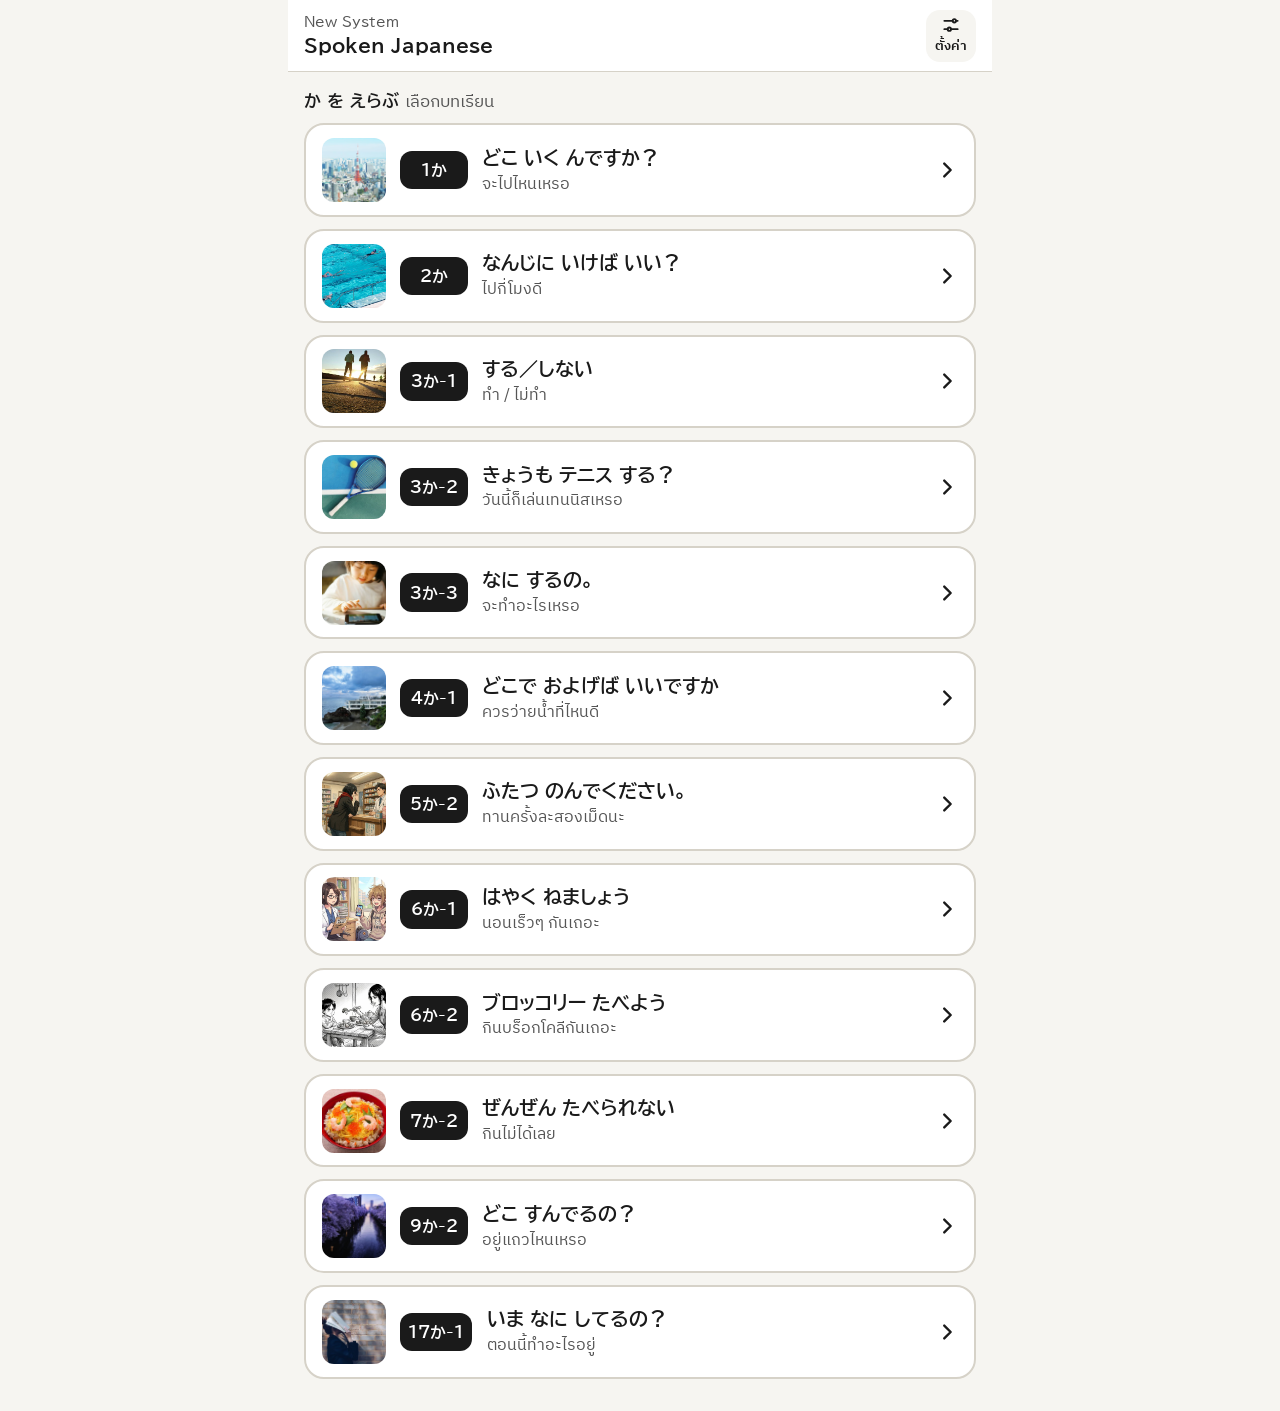
==== commit 4845c97a: "Add lesson 2 cover Co-Authored-By: Claude Opus 5.5 <noreply@anthropic.com> Claude-Session: https://c" ====
--- a/index.html
+++ b/index.html
@@ -7,7 +7,7 @@
 <link rel="preconnect" href="https://fonts.googleapis.com">
 <link rel="preconnect" href="https://fonts.gstatic.com" crossorigin>
 <link href="https://fonts.googleapis.com/css2?family=BIZ+UDPGothic:wght@400;700&family=IBM+Plex+Sans+Thai:wght@400;600&display=swap" rel="stylesheet">
-<script>window.SJ_V='20261120090714';document.write('<link rel="stylesheet" href="app.css?v='+SJ_V+'">');</script>
+<script>window.SJ_V='20261120090845';document.write('<link rel="stylesheet" href="app.css?v='+SJ_V+'">');</script>
 <noscript><link rel="stylesheet" href="app.css"></noscript>
 </head>
 <body data-page="index">
